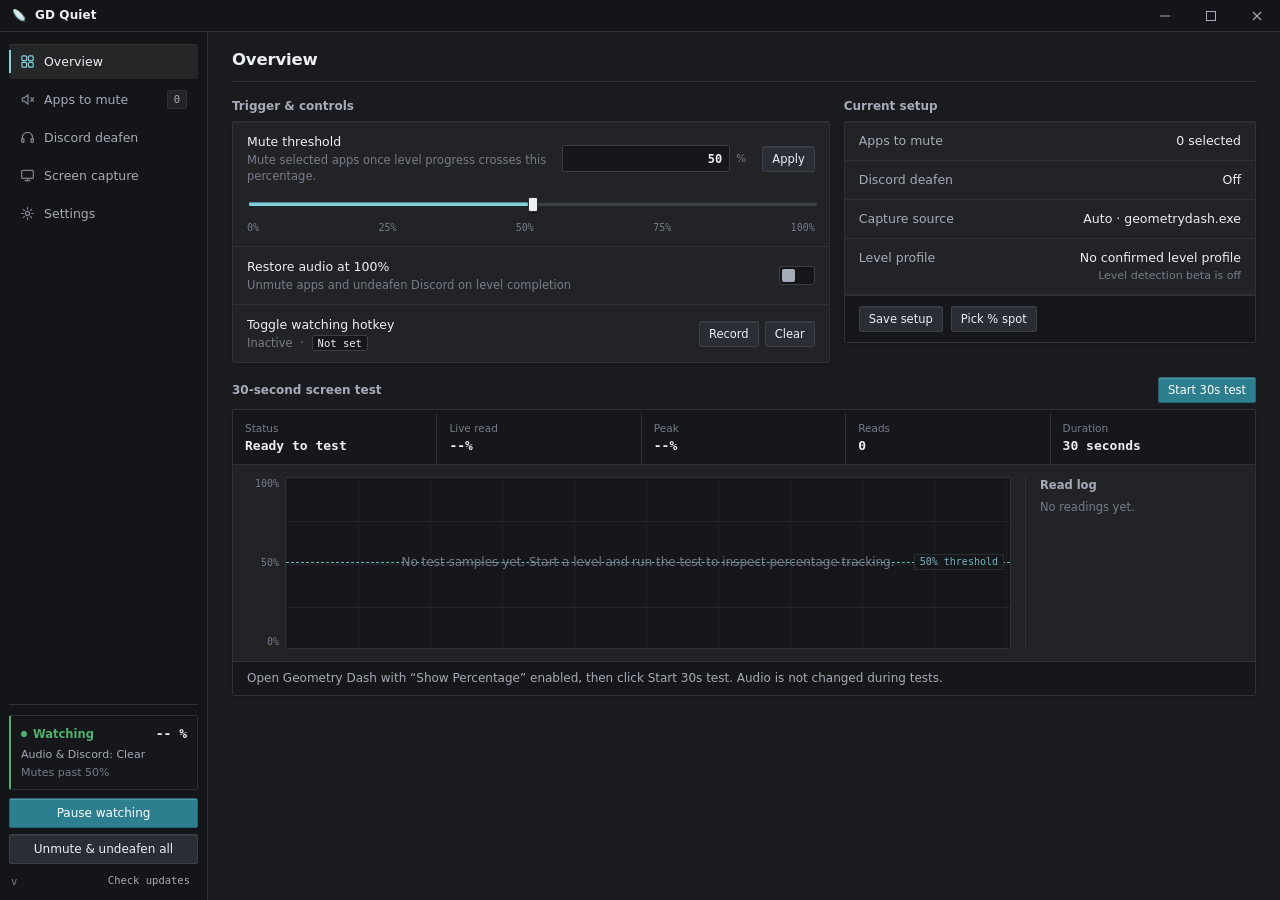
==== app/ui/index.html @ e47eb68d "Fix OCR detection flickering, add raw RGBA fallback, add patch notes to update banner (v4.3.9-beta.2" ====
<!doctype html>
<html lang="en">
<head>
<meta charset="utf-8" />
<meta name="viewport" content="width=device-width, initial-scale=1" />
<title>GD Quiet</title>
<meta name="color-scheme" content="dark" />
<link rel="stylesheet" href="styles.css" />
</head>
<body>
<div class="titlebar">
  <div class="tb-drag pywebview-drag-region">
    <div class="tb-name"><img class="tb-icon" src="logo.png" alt="" /><b>GD Quiet</b></div>
  </div>
  <div class="tb-controls">
    <button type="button" id="win-min" title="Minimize" aria-label="Minimize">
      <svg viewBox="0 0 10 10" width="10" height="10" stroke="currentColor" stroke-width="1" fill="none"><line x1="0" y1="5" x2="10" y2="5"/></svg>
    </button>
    <button type="button" id="win-max" title="Maximize" aria-label="Maximize">
      <svg viewBox="0 0 10 10" width="10" height="10" stroke="currentColor" stroke-width="1" fill="none"><rect x="0.5" y="0.5" width="9" height="9"/></svg>
    </button>
    <button type="button" id="win-close" class="close" title="Close" aria-label="Close">
      <svg viewBox="0 0 10 10" width="10" height="10" stroke="currentColor" stroke-width="1.1" fill="none"><line x1="1" y1="1" x2="9" y2="9"/><line x1="9" y1="1" x2="1" y2="9"/></svg>
    </button>
  </div>
</div>

<div class="app">
  <aside class="sidebar">
    <nav>
      <button type="button" class="on" data-page="overview">
        <svg viewBox="0 0 16 16" fill="none" stroke="currentColor" stroke-width="1.3"><rect x="2" y="2" width="5" height="5" rx="1"/><rect x="9" y="2" width="5" height="5" rx="1"/><rect x="2" y="9" width="5" height="5" rx="1"/><rect x="9" y="9" width="5" height="5" rx="1"/></svg>
        <span>Overview</span>
      </button>
      <button type="button" data-page="apps">
        <svg viewBox="0 0 16 16" fill="none" stroke="currentColor" stroke-width="1.3" stroke-linecap="round" stroke-linejoin="round"><path d="M2.5 6.2v3.6h2.4L8.5 13V3L4.9 6.2H2.5z"/><path d="M11.5 6l3 4M14.5 6l-3 4"/></svg>
        <span id="nav-apps-label">Apps to mute</span>
        <span class="badge" id="nav-apps-badge">0</span>
      </button>
      <button type="button" data-page="deafen">
        <svg viewBox="0 0 16 16" fill="none" stroke="currentColor" stroke-width="1.3" stroke-linecap="round"><path d="M2.5 9.5V8a5.5 5.5 0 0 1 11 0v1.5"/><rect x="1.8" y="9" width="2.4" height="4.2" rx="1"/><rect x="11.8" y="9" width="2.4" height="4.2" rx="1"/></svg>
        <span>Discord deafen</span>
      </button>
      <button type="button" data-page="capture">
        <svg viewBox="0 0 16 16" fill="none" stroke="currentColor" stroke-width="1.3" stroke-linecap="round"><rect x="1.8" y="2.5" width="12.4" height="8.5" rx="1"/><path d="M5.5 13.5h5M8 11v2.5"/></svg>
        <span>Screen capture</span>
      </button>
      <button type="button" data-page="settings">
        <svg viewBox="0 0 16 16" fill="none" stroke="currentColor" stroke-width="1.3" stroke-linecap="round"><circle cx="8" cy="8" r="2.2"/><path d="M8 1.8v1.6M8 12.6v1.6M1.8 8h1.6M12.6 8h1.6M3.6 3.6l1.1 1.1M11.3 11.3l1.1 1.1M12.4 3.6l-1.1 1.1M4.7 11.3l-1.1 1.1"/></svg>
        <span>Settings</span>
      </button>
    </nav>

    <div class="sidebar-bottom">
      <div class="status-box">
        <div class="status-top">
          <span class="watcher-head" id="watcher-head"><span class="dot"></span><span id="watcher-state-txt">Watching</span></span>
          <span class="watcher-pct" id="watcher-pct">-- %</span>
        </div>
        <div class="watcher-sub" id="watcher-sub">Audio &amp; Discord: Clear</div>
        <div class="watcher-thresh" id="watcher-thresh">Mutes past 50%</div>
      </div>

      <div class="sidebar-foot">
        <button type="button" class="btn primary block" id="sidebar-watch-btn">
          <span id="sidebar-watch-txt">Pause watching</span>
          <kbd id="sidebar-hk-kbd" style="display:none"></kbd>
        </button>
        <button type="button" class="btn ghost block" id="sidebar-restore-btn">Unmute &amp; undeafen all</button>
        <div class="ver">
          <span id="app-version">v</span>
          <button type="button" id="sidebar-update-btn">
            <span id="sidebar-update-txt">Check updates</span>
          </button>
        </div>
        <div class="foot-msg" id="footer-msg"></div>
      </div>
    </div>
  </aside>

  <div class="main-scroll">
    <main>
      <div class="banner update" id="update-banner">
        <span id="update-banner-txt"></span>
        <div class="patch-notes" id="update-banner-notes"></div>
        <div class="banner-actions">
          <button type="button" class="btn primary sm" id="update-banner-install">Update now</button>
          <button type="button" class="btn ghost sm" id="update-banner-later">Later</button>
        </div>
      </div>

      <div class="banner level" id="downgrade-banner">
        <span id="downgrade-banner-txt"></span>
        <div class="banner-actions">
          <button type="button" class="btn primary sm" id="downgrade-banner-btn">Downgrade to stable</button>
          <button type="button" class="btn ghost sm" id="downgrade-banner-later">Later</button>
        </div>
      </div>

      <div class="banner level" id="level-banner">
        <span id="level-banner-txt"></span>
        <div class="banner-actions">
          <button type="button" class="btn primary sm" id="level-yes">Yes</button>
          <button type="button" class="btn ghost sm" id="level-correct">Correct</button>
          <button type="button" class="btn ghost sm" id="level-later">Later</button>
        </div>
        <div class="level-corr" id="level-corr-row">
          <input id="level-corr-input" type="text" placeholder="Enter exact level name" />
          <button type="button" class="btn primary sm" id="level-corr-save">Save correction</button>
        </div>
      </div>

      <!-- ==================== OVERVIEW ==================== -->
      <section class="view on" id="view-overview">
        <div class="page-head">
          <h1>Overview</h1>
          <span class="saved"><span class="saved-txt">Saved</span></span>
        </div>

        <div class="cols">
          <div class="panel-group">
            <div class="panel-title">Trigger &amp; controls</div>
            <div class="panel">
              <div class="prow stack-row">
                <div class="prow-top">
                  <div>
                    <div class="prow-l" id="ov-threshold-title">Mute threshold</div>
                    <div class="prow-s" id="ov-threshold-desc">Mute selected apps once level progress crosses this percentage.</div>
                  </div>
                  <div class="thresh-edit">
                    <input class="inp num-inp" id="ov-pct-input" type="text" inputmode="decimal" value="50" aria-label="Mute threshold percentage" />
                    <span class="unit">%</span>
                    <button type="button" class="btn ghost sm" id="ov-apply-btn">Apply</button>
                  </div>
                </div>
                <div class="slider-wrap">
                  <input type="range" id="ov-threshold" min="0" max="100" value="50" style="--fill:50%" aria-label="Mute threshold" />
                  <div class="scale"><span>0%</span><span>25%</span><span>50%</span><span>75%</span><span>100%</span></div>
                </div>
              </div>

              <div class="prow">
                <div>
                  <div class="prow-l">Restore audio at 100%</div>
                  <div class="prow-s">Unmute apps and undeafen Discord on level completion</div>
                </div>
                <button type="button" class="toggle" id="ov-unmute100-tog" aria-label="Restore audio at 100%"></button>
              </div>

              <div class="prow">
                <div>
                  <div class="prow-l">Toggle watching hotkey</div>
                  <div class="prow-s">
                    <span class="hk-status" id="ov-hk-status">Inactive</span>
                    <span class="sep">&middot;</span>
                    <kbd id="ov-hk-kbd">Not set</kbd>
                  </div>
                </div>
                <div class="inline-btns">
                  <button type="button" class="btn ghost sm" id="ov-record-hk">Record</button>
                  <button type="button" class="btn ghost sm" id="ov-clear-hk">Clear</button>
                </div>
              </div>
            </div>
          </div>

          <div class="panel-group">
            <div class="panel-title">Current setup</div>
            <div class="panel">
              <button type="button" class="kv" data-nav="apps"><span>Apps to mute</span><b id="ov-setup-apps">0 selected</b></button>
              <button type="button" class="kv" data-nav="deafen"><span>Discord deafen</span><b id="ov-setup-deafen">Off</b></button>
              <button type="button" class="kv" data-nav="capture"><span>Capture source</span><b id="ov-setup-capture">Auto · geometrydash.exe</b></button>
              <div class="kv static">
                <span>Level profile</span>
                <div class="kv-right">
                  <b id="ov-level-profile">No confirmed level profile</b>
                  <span class="kv-sub" id="ov-level-status">Level detection beta is off</span>
                </div>
              </div>
              <div class="panel-foot">
                <button type="button" class="btn ghost sm" id="ov-save-setup">Save setup</button>
                <button type="button" class="btn ghost sm" id="ov-pick-spot">Pick % spot</button>
              </div>
            </div>
          </div>
        </div>

        <div class="panel-group" style="margin-top:14px">
          <div class="panel-head-row">
            <div class="panel-title">30-second screen test</div>
            <button type="button" class="btn primary sm" id="test-toggle-btn">Start 30s test</button>
          </div>
          <div class="panel">
            <div class="test-progress-track">
              <div class="test-progress-fill" id="test-progress-fill"></div>
            </div>

            <div class="stats">
              <div><span>Status</span><b id="test-status">Ready to test</b></div>
              <div><span>Live read</span><b id="test-live">--%</b></div>
              <div><span>Peak</span><b id="test-peak">--%</b></div>
              <div><span>Reads</span><b id="test-reads">0</b></div>
              <div><span>Duration</span><b id="test-duration">30 seconds</b></div>
            </div>

            <div class="test">
              <div>
                <div class="chart">
                  <div class="yaxis"><span>100%</span><span>50%</span><span>0%</span></div>
                  <div class="plot" id="test-plot">
                    <svg id="test-svg" viewBox="0 0 600 210" preserveAspectRatio="none"></svg>
                    <div class="thresh" id="test-thresh-line"><span id="test-thresh-lbl">50% threshold</span></div>
                    <div class="empty" id="test-empty">No test samples yet. Start a level and run the test to inspect percentage tracking.</div>
                  </div>
                </div>
              </div>

              <div class="seen">
                <h3>Read log</h3>
                <p id="test-seen-empty">No readings yet.</p>
                <ul class="seen-list" id="test-seen-list"></ul>
              </div>
            </div>

            <div class="note" id="test-note">
              <span id="test-note-txt">Open Geometry Dash with &ldquo;Show Percentage&rdquo; enabled, then click Start 30s test. Audio is not changed during tests.</span>
            </div>
          </div>
        </div>
      </section>

      <!-- ==================== APPS TO MUTE ==================== -->
      <section class="view" id="view-apps">
        <div class="page-head">
          <div class="head-meta">
            <h1 id="apps-heading">Apps to mute</h1>
            <span class="head-sub" id="apps-sum-desc">Muted past 50% and restored when the attempt ends.</span>
          </div>
          <span class="saved"><span class="saved-txt">Saved</span></span>
        </div>

        <div class="toolbar">
          <div class="search">
            <svg viewBox="0 0 16 16" fill="none" stroke="currentColor" stroke-width="1.4"><circle cx="7" cy="7" r="4.8"/><path d="M13.5 13.5l-3.1-3.1" stroke-linecap="round"/></svg>
            <input type="search" id="apps-search" placeholder="Filter by app, process, or window title" aria-label="Search apps or windows" />
          </div>
          <label class="check"><input type="checkbox" id="apps-bg-check" />Background audio</label>
          <button type="button" class="btn ghost sm" id="apps-refresh-btn">Refresh</button>
          <button type="button" class="btn ghost sm" id="apps-clear-btn">Clear selection</button>
        </div>

        <div class="apps-bar">
          <span><b id="apps-sum-count">0 apps selected</b> &middot; <span id="apps-sum-label">Threshold</span>: <b id="apps-sum-thresh">50%</b></span>
          <span id="apps-count-foot">0 windows found</span>
        </div>

        <div class="list">
          <div class="thead">
            <span>Application</span>
            <span>Status</span>
            <span>Action</span>
          </div>
          <div id="apps-list-body"></div>
        </div>

        <div class="foot-note" id="apps-lead">Geometry Dash is always excluded and will never be muted.</div>
      </section>

      <!-- ==================== DISCORD AUTO-DEAFEN ==================== -->
      <section class="view" id="view-deafen">
        <div class="page-head">
          <h1>Discord auto-deafen</h1>
          <span class="saved"><span class="saved-txt">Saved</span></span>
        </div>

        <div class="cols-deafen">
          <div class="stack">
            <div class="panel-group">
              <div class="panel-title">Keybind &amp; state</div>
              <div class="panel">
                <div class="prow">
                  <div>
                    <div class="prow-l">Enable Discord auto-deafen</div>
                    <div class="prow-s" id="deafen-desc">Sends your Discord deafen keybind past 50%, then restores on death, 100%, or exit.</div>
                  </div>
                  <button type="button" class="toggle" id="deafen-toggle" aria-label="Enable auto-deafen"></button>
                </div>

                <div class="prow">
                  <div>
                    <div class="prow-l">Toggle Deafen hotkey</div>
                    <div class="prow-s">Must match Discord User Settings &rarr; Keybinds</div>
                  </div>
                  <div class="hotkey-controls">
                    <input class="hk-input" id="deafen-hk-input" value="Not set" readonly aria-label="Toggle deafen hotkey" />
                    <button type="button" class="btn primary sm" id="deafen-record-btn">Record</button>
                    <button type="button" class="btn ghost sm" id="deafen-test-btn">Test</button>
                    <button type="button" class="btn ghost sm" id="deafen-clear-btn">Clear</button>
                  </div>
                </div>

                <div class="prow">
                  <div class="prow-l">Current state</div>
                  <span class="ready" id="deafen-status-pill"><span class="dot"></span><span id="deafen-status-txt">Disabled</span></span>
                </div>
              </div>
            </div>

            <div class="panel-group">
              <div class="panel-head-row">
                <div class="panel-title">Setup &amp; troubleshooting</div>
                <div class="tab-bar">
                  <button type="button" class="on" id="guide-tab-steps">Setup steps</button>
                  <button type="button" id="guide-tab-fixes">Troubleshooting</button>
                </div>
              </div>
              <div class="panel">
                <div class="steps" id="guide-steps">
                  <div class="step">
                    <span class="num">1.</span>
                    <div>
                      <b>Open Discord Keybinds</b>
                      <p>In Discord, open User Settings &rarr; Keybinds.</p>
                    </div>
                  </div>
                  <div class="step">
                    <span class="num">2.</span>
                    <div>
                      <b>Bind Toggle Deafen</b>
                      <p>Create a keybind with action Toggle Deafen (not Toggle Mute), such as <code>Ctrl+Shift+D</code> or <code>F8</code>.</p>
                    </div>
                  </div>
                  <div class="step">
                    <span class="num">3.</span>
                    <div style="flex:1">
                      <div class="step-top">
                        <b>Match the hotkey above</b>
                        <span class="step-badge warn" id="deafen-step3-badge">Needs hotkey</span>
                      </div>
                      <p>Turn on auto-deafen, click Record, and press the exact same key combination.</p>
                    </div>
                  </div>
                  <div class="step">
                    <span class="num">4.</span>
                    <div>
                      <b>Test in a voice channel</b>
                      <p>Join a voice call and click Test to confirm Discord toggles between deafened and undeafened.</p>
                    </div>
                  </div>
                </div>

                <div class="fixes" id="guide-fixes">
                  <div class="fix-box">
                    <b>Test hotkey does nothing in Discord</b>
                    <p>Verify Discord's keybind action is set to Toggle Deafen and enabled. If Discord runs as Administrator, run GDQuiet.exe as Administrator too. Avoid keys captured by other overlays.</p>
                  </div>
                  <div class="fix-box">
                    <b>Discord toggles backwards (deafens on death)</b>
                    <p>Start the level undeafened. GD Quiet sends the toggle once when crossing your threshold and once again on death, exit, or 100%.</p>
                  </div>
                  <div class="fix-box">
                    <b>Muting apps without Discord hotkeys</b>
                    <p>Use the Apps to mute tab to control Chrome, Spotify, or Discord volume directly via Windows audio sessions.</p>
                  </div>
                </div>
              </div>
            </div>
          </div>

          <div class="panel-group">
            <div class="panel-title">Restore behavior</div>
            <div class="panel">
              <div class="prow-l" style="padding:10px 14px 4px">Discord undeafens automatically when:</div>
              <ul class="plain-list">
                <li>You die or exit the level</li>
                <li>You reach 100% (when enabled)</li>
                <li>You click Unmute &amp; undeafen all</li>
              </ul>
              <div class="panel-divider"></div>
              <div class="plain-note">
                <b>Before every run:</b> Start undeafened so the first toggle deafens and the end-of-attempt toggle restores voice audio. Avoid Space, Up, W, or Esc as hotkeys.
              </div>
              <div class="panel-foot">
                <button type="button" class="btn ghost sm" id="deafen-trouble-btn">Open troubleshooting</button>
              </div>
            </div>
          </div>
        </div>
      </section>

      <!-- ==================== SCREEN CAPTURE ==================== -->
      <section class="view" id="view-capture">
        <div class="page-head">
          <h1>Screen capture</h1>
          <span class="saved"><span class="saved-txt">Saved</span></span>
        </div>

        <div class="cols-cap">
          <div class="stack">
            <div class="panel-group">
              <div class="panel-title">Target window</div>
              <div class="panel pad">
                <div class="target">
                  <div class="select">
                    <select id="cap-target-select" aria-label="Target window"></select>
                    <svg viewBox="0 0 16 16" fill="none" stroke="currentColor" stroke-width="1.6" stroke-linecap="round"><path d="M4 6l4 4 4-4"/></svg>
                  </div>
                  <button type="button" class="btn ghost sm" id="cap-refresh-btn">Refresh</button>
                </div>
                <div class="paused" id="cap-watch-banner"><span class="dot"></span><span id="cap-watch-banner-txt">Waiting for Geometry Dash...</span></div>
              </div>
            </div>

            <div class="panel-group">
              <div class="panel-title">Capture preview</div>
              <div class="panel pad">
                <div class="preview">
                  <div class="region" id="cap-region-box"><span id="cap-region-box-lbl">Auto top 10%</span></div>
                  <img id="cap-preview-img" alt="Capture preview" />
                  <div class="pause" id="cap-preview-placeholder">
                    <b id="cap-ph-title">Waiting for capture</b>
                    <p id="cap-ph-sub">Start Geometry Dash or resume watching to see live screen data.</p>
                  </div>
                </div>

                <div class="pbar">
                  <div class="grp">
                    <span class="lbl">Detected:</span>
                    <b id="cap-detected-pct">-- %</b>
                  </div>
                  <div class="grp"><span id="cap-status-txt">Waiting for Geometry Dash...</span></div>
                  <div class="grp"><span class="ocr" id="cap-ocr-diag">Raw OCR: (waiting)</span></div>
                  <span class="pill paused" id="cap-pill"><span class="dot"></span><span id="cap-pill-txt">Waiting</span></span>
                </div>
              </div>
            </div>
          </div>

          <div class="panel-group">
            <div class="panel-title">Percentage region</div>
            <div class="panel pad">
              <p class="cap-note">Select the HUD position or draw a custom box around the percentage text.</p>

              <div class="opts" id="cap-opts">
                <button type="button" class="opt" data-preset="auto">Auto top 10%</button>
                <button type="button" class="opt" data-preset="Top Center">Top center</button>
                <button type="button" class="opt" data-preset="Top Left">Top left</button>
                <button type="button" class="opt" data-preset="Top Right">Top right</button>
                <button type="button" class="opt" data-preset="Bottom Center" style="grid-column:1 / -1">Bottom center</button>
              </div>

              <div class="subhead">Custom area</div>
              <div class="custom">
                <button type="button" class="btn primary sm" id="cap-drag-btn">Drag box on screen</button>
                <button type="button" class="btn ghost sm" id="cap-delay-btn">Pick with 3s delay</button>
              </div>

              <div class="current">
                <span>Current region:</span> <strong id="cap-region-desc">Auto top 10%</strong>
              </div>
              <div class="foot-note" style="margin-top:8px">Borderless or Windowed mode in Geometry Dash gives the most consistent capture.</div>
            </div>
          </div>
        </div>
      </section>

      <!-- ==================== SETTINGS ==================== -->
      <section class="view" id="view-settings">
        <div class="page-head">
          <h1>Settings</h1>
          <span class="saved"><span class="saved-txt">Saved</span></span>
        </div>

        <div class="grid">
          <div class="panel-group">
            <div class="panel-title">Trigger &amp; muting</div>
            <div class="panel pad-rows">
              <div class="setrow"><span class="l">Audio action threshold</span><div class="val"><input class="inp" data-num-key="mute_at_percent" /><span class="unit">%</span></div><button type="button" class="apply" data-apply-key="mute_at_percent">Apply</button></div>
              <div class="setrow"><span class="l">Audio action</span><div class="val"><div class="select-sm"><select class="inp" id="set-audio-mode"><option value="mute">Mute</option><option value="duck">Duck</option></select><svg viewBox="0 0 16 16" fill="none" stroke="currentColor" stroke-width="1.6" stroke-linecap="round"><path d="M4 6l4 4 4-4"/></svg></div></div><button type="button" class="apply" id="set-apply-audio-mode">Apply</button></div>
              <div class="setrow"><span class="l">Fade before threshold</span><div class="val"><div class="select-sm"><select class="inp" id="set-fade-mode"><option value="off">Off</option><option value="slow">Slow (15%)</option><option value="fast">Fast (5%)</option></select><svg viewBox="0 0 16 16" fill="none" stroke="currentColor" stroke-width="1.6" stroke-linecap="round"><path d="M4 6l4 4 4-4"/></svg></div></div><button type="button" class="apply" id="set-apply-fade-mode">Apply</button></div>
              <div class="setrow"><span class="l">Ducked app volume</span><div class="val"><input class="inp" data-num-key="ducking_volume" /><span class="unit">%</span></div><button type="button" class="apply" data-apply-key="ducking_volume">Apply</button></div>
              <div class="setrow"><span class="l">Restore delay after death / exit</span><div class="val"><input class="inp" data-num-key="missing_timeout_s" /><span class="unit">sec</span></div><button type="button" class="apply" data-apply-key="missing_timeout_s">Apply</button></div>
              <div class="setrow"><span class="l">Re-enforce interval (new streams)</span><div class="val"><input class="inp" data-num-key="remute_interval_s" /><span class="unit">sec</span></div><button type="button" class="apply" data-apply-key="remute_interval_s">Apply</button></div>

              <div class="togrow"><span>Restore audio &amp; undeafen at 100%</span><button type="button" class="toggle" data-bool-key="unmute_at_100" aria-label="Restore audio and undeafen at 100%"></button></div>
              <div class="togrow"><span>Show background audio processes</span><button type="button" class="toggle" data-bool-key="show_background_audio" aria-label="Show background audio processes"></button></div>
              <div class="togrow"><span>Play sound chime on audio change</span><button type="button" class="toggle" data-bool-key="sound_feedback" aria-label="Play sound chime on audio change"></button></div>
            </div>
          </div>

          <div class="panel-group">
            <div class="panel-title">OCR &amp; screen capture</div>
            <div class="panel pad-rows">
              <div class="togrow"><span>Enable screen percentage watching</span><button type="button" class="toggle" data-bool-key="watch_enabled" aria-label="Enable screen percentage watching"></button></div>
              <div class="setrow"><span class="l">Scan interval while playing</span><div class="val"><input class="inp" data-num-key="scan_interval_playing_ms" /><span class="unit">ms</span></div><button type="button" class="apply" data-apply-key="scan_interval_playing_ms">Apply</button></div>
              <div class="setrow"><span class="l">Scan interval in menus / idle</span><div class="val"><input class="inp" data-num-key="scan_interval_idle_ms" /><span class="unit">ms</span></div><button type="button" class="apply" data-apply-key="scan_interval_idle_ms">Apply</button></div>
              <div class="setrow"><span class="l">Live preview refresh interval</span><div class="val"><input class="inp" data-num-key="preview_interval_ms" /><span class="unit">ms</span></div><button type="button" class="apply" data-apply-key="preview_interval_ms">Apply</button></div>
              <div class="setrow"><span class="l">Screen test duration</span><div class="val"><input class="inp" data-num-key="test_duration_s" /><span class="unit">sec</span></div><button type="button" class="apply" data-apply-key="test_duration_s">Apply</button></div>
            </div>
          </div>

          <div class="panel-group">
            <div class="panel-title">Discord &amp; experimental</div>
            <div class="panel pad-rows">
              <div class="togrow"><span>Enable Discord auto-deafen</span><button type="button" class="toggle" data-bool-key="auto_deafen" aria-label="Enable Discord auto-deafen"></button></div>
              <div class="setrow"><span class="l">Discord hotkey toggle cooldown</span><div class="val"><input class="inp" data-num-key="discord_cooldown_ms" /><span class="unit">ms</span></div><button type="button" class="apply" data-apply-key="discord_cooldown_ms">Apply</button></div>
              <div class="togrow">
                <div><span>Detect level names (beta)</span><span class="sub-desc">Reads pause-screen level titles locally for per-level profiles.</span></div>
                <button type="button" class="toggle" data-bool-key="level_detection_beta" aria-label="Detect level names"></button>
              </div>
            </div>
          </div>

          <div class="panel-group">
            <div class="panel-title">Window &amp; updates</div>
            <div class="panel pad-rows">
              <div class="togrow"><span>Always on top</span><button type="button" class="toggle" data-bool-key="always_on_top" aria-label="Always on top"></button></div>
              <div class="togrow"><span>Start minimized</span><button type="button" class="toggle" data-bool-key="start_minimized" aria-label="Start minimized"></button></div>
              <div class="togrow"><span>Close to system tray</span><button type="button" class="toggle" data-bool-key="close_to_tray" aria-label="Close to system tray"></button></div>
              <div class="togrow"><span>Automatically check for updates</span><button type="button" class="toggle" data-bool-key="auto_check_updates" aria-label="Automatically check for updates"></button></div>
              <div class="togrow">
                <div><span>Beta updates (opt in)</span><span class="sub-desc">Receive prerelease beta versions when checking for updates.</span></div>
                <button type="button" class="toggle" data-bool-key="beta_updates" aria-label="Beta updates opt in"></button>
              </div>
              <div class="panel-foot-inner">
                <button type="button" class="btn ghost sm" id="settings-check-updates-btn">Check for updates now</button>
                <button type="button" class="btn ghost sm" id="settings-downgrade-btn" style="display:none">Downgrade to latest stable</button>
              </div>
              <p class="set-note" id="settings-beta-note" style="display:none"></p>
            </div>
          </div>

          <div class="panel-group span2">
            <div class="panel-head-row">
              <div class="panel-title">OBS Studio overlay (560 &times; 300 browser source)</div>
              <span class="okbadge off" id="obs-status-badge"><span class="dot"></span><span id="obs-status-txt">Stopped</span></span>
            </div>
            <div class="panel pad">
              <div class="urlrow">
                <input class="inp" id="obs-url-input" value="" readonly aria-label="Browser source URL" />
                <button type="button" class="btn ghost sm" id="obs-copy-btn">Copy URL</button>
                <button type="button" class="btn ghost sm" id="obs-toggle-btn">Enable OBS overlay</button>
                <button type="button" class="btn ghost sm" id="obs-preview-btn">Preview</button>
              </div>
            </div>
          </div>

          <div class="panel-group span2">
            <div class="panel-title">Configuration file</div>
            <div class="panel pad">
              <div class="path-row">
                <div class="path" id="config-path-box"></div>
                <button type="button" class="btn ghost sm" id="open-config-btn">Open folder</button>
                <button type="button" class="btn danger sm" id="reset-defaults-btn">Reset to defaults</button>
              </div>
            </div>
          </div>
        </div>
      </section>
    </main>
  </div>
</div>

<script src="app.js"></script>
</body>
</html>
---- app/ui/styles.css ----
:root{
  --bg:#1a1b1e;
  --sidebar:#141518;
  --surface:#212327;
  --surface-hover:#272a30;
  --sunken:#16171a;
  --control:#2a2d33;
  --control-hover:#343840;
  --line:#2e3138;
  --line2:#3b3f48;
  --ink:#eceff4;
  --muted:#a5abb8;
  --faint:#767c8a;
  --accent:#2d7e8f;
  --accent-hover:#3591a4;
  --accent-soft:rgba(91,192,216,.12);
  --accent-ink:#82d1e0;
  --green:#4fb06d;
  --amber:#d9a441;
  --red:#d9625d;
  --mono:"Cascadia Mono",Consolas,ui-monospace,monospace;
}
*{box-sizing:border-box}
html,body{height:100%;overflow:hidden}
body{margin:0;background:var(--bg);color:var(--ink);font:13px/1.42 "Segoe UI Variable","Segoe UI",system-ui,sans-serif;-webkit-font-smoothing:antialiased}
a{color:inherit;text-decoration:none}
button{font:inherit;color:inherit;background:none;border:0;cursor:pointer}
input,select{font:inherit;color:inherit}
button:disabled{opacity:.46;cursor:not-allowed}

/* ---------- titlebar ---------- */
.titlebar{position:sticky;top:0;z-index:30;display:flex;align-items:center;justify-content:space-between;height:32px;padding-left:12px;background:var(--sidebar);border-bottom:1px solid var(--line);user-select:none}
.tb-drag{flex:1;display:flex;align-items:center;height:100%}
.tb-name{display:flex;align-items:center;gap:8px;font-size:12px;color:var(--muted)}
.tb-name b{font-weight:600;color:var(--ink);letter-spacing:.01em}
.tb-icon{width:15px;height:15px;border-radius:2px;object-fit:contain;display:block}
.tb-controls{display:flex;height:100%}
.tb-controls button{width:46px;height:100%;display:grid;place-items:center;color:var(--muted);padding:0;transition:background .1s ease,color .1s ease}
.tb-controls button:hover{background:rgba(255,255,255,.07);color:var(--ink)}
.tb-controls button.close:hover{background:#c42b1c;color:#fff}

/* ---------- app shell ---------- */
.app{display:grid;grid-template-columns:208px minmax(0,1fr);height:calc(100vh - 32px)}

/* ---------- navigation rail ---------- */
.sidebar{height:100%;display:flex;flex-direction:column;justify-content:space-between;gap:12px;padding:12px 9px 10px;background:var(--sidebar);border-right:1px solid var(--line);overflow-y:auto}
nav{display:flex;flex-direction:column;gap:3px}
nav button{position:relative;display:flex;align-items:center;gap:9px;height:35px;padding:0 11px;border-radius:2px;font-size:12.5px;color:var(--muted);text-align:left;width:100%;transition:background .1s ease,color .1s ease}
nav button:hover{background:rgba(255,255,255,.045);color:var(--ink)}
nav button.on{background:rgba(255,255,255,.07);color:var(--ink);font-weight:500;box-shadow:inset 0 1px 0 rgba(255,255,255,.04)}
nav button.on::before{content:"";position:absolute;left:0;top:6px;bottom:6px;width:2px;border-radius:0;background:var(--accent-ink)}
nav button svg{width:15px;height:15px;flex:none;opacity:.75}
nav button.on svg{opacity:1;color:var(--accent-ink)}
.badge{margin-left:auto;font-family:var(--mono);font-size:10.5px;font-variant-numeric:tabular-nums;color:var(--muted);background:var(--surface);border:1px solid var(--line);border-radius:2px;padding:1px 6px}

.sidebar-bottom{display:flex;flex-direction:column;gap:8px;margin-top:auto;padding-top:10px;border-top:1px solid var(--line)}
.status-box{background:var(--sunken);border:1px solid var(--line);border-left:2px solid var(--green);border-radius:2px;padding:9px 10px;box-shadow:inset 0 1px 2px rgba(0,0,0,.22)}
.status-box:has(.watcher-head.paused){border-left-color:var(--amber)}
.status-box:has(.watcher-head.muted){border-left-color:var(--red)}
.status-box:has(.watcher-head.ducking){border-left-color:var(--amber)}
.status-box:has(.watcher-head.testing){border-left-color:var(--accent-ink)}
.status-top{display:flex;align-items:center;justify-content:space-between;gap:6px}
.watcher-head{display:inline-flex;align-items:center;gap:6px;font-size:11.5px;font-weight:600;color:var(--green)}
.watcher-head.paused{color:var(--amber)}
.watcher-head.muted{color:var(--red)}
.watcher-head.ducking{color:var(--amber)}
.watcher-head.testing{color:var(--accent-ink)}
.dot{width:6px;height:6px;border-radius:50%;background:currentColor;flex:none;display:inline-block}
.watcher-pct{font-family:var(--mono);font-size:13px;font-weight:600;color:var(--ink);font-variant-numeric:tabular-nums}
.watcher-sub{font-size:11px;color:var(--muted);white-space:nowrap;overflow:hidden;text-overflow:ellipsis;margin-top:4px}
.watcher-thresh{font-size:11px;color:var(--faint);margin-top:2px}
.sidebar-foot{display:flex;flex-direction:column;gap:6px}
.ver{display:flex;justify-content:space-between;align-items:center;font-size:11px;color:var(--faint);padding:2px 2px 0;gap:6px}
.ver span{font-family:var(--mono);font-size:10.5px}
.ver button{color:var(--muted);font-size:11px;text-align:right}
.ver button:hover{color:var(--ink);text-decoration:underline}
.ver button.has-update{color:var(--accent-ink);font-weight:600}
.foot-msg{font-size:11px;color:var(--muted);padding:0 2px;line-height:1.35}
.foot-msg:empty{display:none}

/* ---------- common controls ---------- */
.btn{display:inline-flex;align-items:center;justify-content:center;gap:6px;height:30px;padding:0 11px;border-radius:2px;font-size:12px;font-weight:500;border:1px solid transparent;white-space:nowrap;transition:background .1s ease,border-color .1s ease,transform .05s ease}
.btn:active:not(:disabled){transform:translateY(1px)}
.btn.primary{background:var(--accent);border-color:#256674;box-shadow:inset 0 1px 0 rgba(255,255,255,.18);color:#fff}
.btn.primary:hover{background:var(--accent-hover)}
.btn.ghost{background:var(--control);border-color:var(--line2);box-shadow:inset 0 1px 0 rgba(255,255,255,.05);color:var(--ink)}
.btn.ghost:hover{background:var(--control-hover);border-color:#494e59}
.btn.danger{background:#342021;border-color:#5b3133;box-shadow:inset 0 1px 0 rgba(255,255,255,.05);color:#efb0ae}
.btn.danger:hover{background:#412627}
.btn.block{width:100%}
.btn.sm{height:26px;font-size:11.5px;padding:0 9px}
kbd{font-family:var(--mono);font-size:10.5px;font-weight:500;padding:1px 5px;border-radius:2px;background:var(--sunken);border:1px solid var(--line2);color:var(--ink)}
.btn.primary kbd{background:rgba(0,0,0,.22);border-color:rgba(255,255,255,.22);color:#fff}
.toggle{width:36px;height:19px;border-radius:3px;background:var(--sunken);position:relative;flex:none;padding:0;border:1px solid var(--line2);box-shadow:inset 0 1px 2px rgba(0,0,0,.28);transition:background .12s ease,border-color .12s ease}
.toggle::after{content:"";position:absolute;top:2px;left:2px;width:13px;height:13px;border-radius:2px;background:var(--muted);box-shadow:0 1px 2px rgba(0,0,0,.35);transition:transform .12s ease,background .12s ease}
.toggle.on{background:var(--accent);border-color:#266977}
.toggle.on::after{transform:translateX(17px);background:#fff}
input[type=range]{-webkit-appearance:none;appearance:none;width:100%;height:18px;background:transparent;cursor:pointer}
input[type=range]::-webkit-slider-runnable-track{height:4px;border-radius:1px;background:linear-gradient(to right,var(--accent-ink) var(--fill,50%),var(--line2) var(--fill,50%));box-shadow:inset 0 1px 1px rgba(0,0,0,.35)}
input[type=range]::-webkit-slider-thumb{-webkit-appearance:none;width:10px;height:15px;border-radius:2px;background:#eceff4;border:1px solid #2b2f38;box-shadow:0 1px 2px rgba(0,0,0,.45);margin-top:-5.5px}

/* ---------- workspace ---------- */
.main-scroll{height:100%;overflow-y:auto;scrollbar-width:thin;scrollbar-color:#3a3e48 transparent}
main{padding:16px 24px 30px;max-width:1120px}
.view{display:none}
.view.on{display:block}
.page-head{display:flex;align-items:center;justify-content:space-between;gap:12px;padding-bottom:10px;border-bottom:1px solid var(--line);margin-bottom:16px}
.head-meta{display:flex;align-items:baseline;gap:10px;flex-wrap:wrap}
h1{font-size:16.5px;font-weight:600;margin:0;letter-spacing:-.01em}
.head-sub{font-size:12px;color:var(--faint)}
.saved{font-size:11.5px;color:var(--green);opacity:0;transition:opacity .15s;white-space:nowrap}
.saved.show{opacity:1}

/* ---------- banners ---------- */
.banner{display:none;align-items:flex-start;justify-content:space-between;gap:12px;padding:9px 12px;border-radius:2px;margin-bottom:12px;font-size:12px;flex-wrap:wrap}
.banner.show{display:flex}
.banner.update{background:#1b282c;border:1px solid #2c4a52;color:var(--ink)}
.banner.level{background:#2a2419;border:1px solid #574828;color:var(--ink);flex-wrap:wrap}
.banner-actions{display:flex;align-items:center;gap:6px;flex:none}
.patch-notes{display:none;width:100%;margin-top:4px;padding:7px 10px;border-radius:2px;background:rgba(0,0,0,.2);border:1px solid rgba(255,255,255,.06);font-size:11.5px;line-height:1.55;color:var(--muted);white-space:pre-wrap;max-height:140px;overflow-y:auto}
.level-corr{display:none;width:100%;gap:6px;margin-top:6px}
.level-corr.show{display:flex}
.level-corr input{flex:1;height:28px;border-radius:2px;background:var(--sunken);border:1px solid var(--line2);padding:0 9px;font-size:12px}

/* ---------- grouped panels ---------- */
.panel-group{display:flex;flex-direction:column;gap:6px}
.panel-title{font-size:12px;font-weight:600;color:var(--muted)}
.panel-head-row{display:flex;align-items:center;justify-content:space-between;gap:10px}
.panel{background:var(--surface);border:1px solid var(--line);border-radius:2px;box-shadow:inset 0 1px 0 rgba(255,255,255,.035),0 1px 3px rgba(0,0,0,.22)}
.panel.pad{padding:12px 14px}
.panel.pad-rows{padding:0 14px}
.prow{display:flex;align-items:center;justify-content:space-between;gap:14px;padding:11px 14px;border-bottom:1px solid var(--line)}
.prow:last-child{border-bottom:0}
.prow.stack-row{display:block}
.prow-top{display:flex;align-items:center;justify-content:space-between;gap:12px}
.prow-l{font-size:12.5px;font-weight:500;color:var(--ink)}
.prow-s{font-size:11.5px;color:var(--faint);margin-top:2px;line-height:1.35}
.sep{margin:0 4px;color:var(--faint)}
.inline-btns{display:flex;align-items:center;gap:6px;flex:none}
.panel-foot{display:flex;gap:8px;padding:10px 14px;background:var(--sunken);border-top:1px solid var(--line)}
.panel-foot-inner{display:flex;gap:8px;padding:10px 0 12px;flex-wrap:wrap}
.panel-divider{height:1px;background:var(--line)}

/* ---------- overview ---------- */
.cols{display:grid;grid-template-columns:minmax(0,1.45fr) minmax(0,1fr);gap:14px;align-items:start}
.thresh-edit{display:flex;align-items:center;gap:6px;flex:none}
.num-inp{width:56px;height:27px;text-align:right;font-family:var(--mono);font-weight:600;font-variant-numeric:tabular-nums}
.slider-wrap{margin-top:9px}
.scale{display:flex;justify-content:space-between;font-size:10px;font-family:var(--mono);color:var(--faint);margin-top:2px;font-variant-numeric:tabular-nums}
.hk-status{font-size:11.5px;color:var(--faint)}
.hk-status.ok{color:var(--green)}
.kv{display:flex;justify-content:space-between;align-items:flex-start;gap:12px;padding:10px 14px;border-bottom:1px solid var(--line);font-size:12.5px;color:var(--muted);width:100%;text-align:left;transition:background .1s ease}
.kv:not(.static):hover{background:var(--surface-hover)}
.kv:not(.static):hover b{color:var(--accent-ink)}
.kv.static{cursor:default}
.kv b{color:var(--ink);font-weight:500;text-align:right}
.kv b.ok{color:var(--green)}
.kv b.warn{color:var(--amber)}
.kv-right{text-align:right}
.kv-sub{display:block;font-size:11px;color:var(--faint);margin-top:2px}

/* ---------- 30s test ---------- */
.test-progress-track{height:3px;background:var(--sunken);overflow:hidden}
.test-progress-fill{height:100%;width:0%;background:var(--accent-ink);transition:width .18s linear}
.stats{display:grid;grid-template-columns:repeat(5,1fr);border-bottom:1px solid var(--line);background:var(--sunken)}
.stats>div{padding:8px 12px;border-right:1px solid var(--line)}
.stats>div:last-child{border-right:0}
.stats span{display:block;font-size:10.5px;color:var(--faint)}
.stats b{display:block;font-family:var(--mono);font-size:13px;font-weight:600;margin-top:1px;font-variant-numeric:tabular-nums}
.test{padding:12px 14px;display:grid;grid-template-columns:minmax(0,1fr) 216px;gap:14px}
.chart{display:grid;grid-template-columns:32px minmax(0,1fr);gap:6px}
.yaxis{display:flex;flex-direction:column;justify-content:space-between;align-items:flex-end;height:172px;font-family:var(--mono);font-size:10px;color:var(--faint);font-variant-numeric:tabular-nums}
.plot{position:relative;height:172px;border-radius:2px;border:1px solid var(--line);box-shadow:inset 0 1px 3px rgba(0,0,0,.3);background:
    repeating-linear-gradient(to bottom,#23262d 0 1px,transparent 1px 43px),
    repeating-linear-gradient(to right,#1d2026 0 1px,transparent 1px 72px),
    var(--sunken);overflow:hidden}
.plot svg{position:absolute;inset:0;width:100%;height:100%;display:block}
.thresh{position:absolute;left:0;right:0;bottom:50%;border-top:1px dashed var(--accent-ink);opacity:.85;pointer-events:none}
.thresh span{position:absolute;right:6px;top:-9px;font-family:var(--mono);font-size:10px;color:var(--accent-ink);background:var(--sunken);padding:0 5px;border:1px solid var(--line)}
.empty{position:absolute;inset:0;display:grid;place-items:center;text-align:center;padding:0 24px;font-size:12px;color:var(--faint);line-height:1.45}
.seen{border-left:1px solid var(--line);padding-left:14px;display:flex;flex-direction:column;max-height:172px}
.seen h3{font-size:11.5px;color:var(--muted);font-weight:600;margin:0 0 6px}
.seen p{font-size:11.5px;color:var(--faint);margin:0}
.seen-list{list-style:none;margin:0;padding:0;overflow-y:auto;font-family:var(--mono);font-size:11.5px;color:var(--ink);display:flex;flex-direction:column;gap:3px}
.note{padding:8px 14px;border-top:1px solid var(--line);font-size:12px;color:var(--muted);line-height:1.45;background:var(--sunken)}
.note.pass{color:var(--green)}
.note.warn{color:var(--amber)}

/* ---------- apps page ---------- */
.toolbar{display:flex;align-items:center;gap:8px;flex-wrap:wrap}
.search{position:relative;flex:1 1 240px;min-width:190px}
.search svg{position:absolute;left:9px;top:50%;transform:translateY(-50%);width:13px;height:13px;color:var(--faint)}
.search input{width:100%;height:28px;padding:0 10px 0 28px;border-radius:2px;background:var(--sunken);border:1px solid var(--line2);font-size:12.5px;box-shadow:inset 0 1px 2px rgba(0,0,0,.22)}
.search input::placeholder{color:var(--faint)}
.search input:focus{outline:none;border-color:var(--accent-ink)}
.check{display:inline-flex;align-items:center;gap:6px;font-size:12px;color:var(--muted);cursor:pointer;user-select:none;padding:0 4px}
.check input{width:14px;height:14px;accent-color:var(--accent)}
.apps-bar{display:flex;justify-content:space-between;align-items:center;gap:12px;margin:10px 0 6px;font-size:12px;color:var(--muted)}
.apps-bar b{color:var(--ink);font-weight:600;font-variant-numeric:tabular-nums}
.list{border:1px solid var(--line);border-radius:2px;overflow:hidden;background:var(--surface);box-shadow:0 1px 3px rgba(0,0,0,.22)}
.thead,.trow{display:grid;grid-template-columns:minmax(0,1fr) 128px 96px;gap:12px;align-items:center;padding:8px 12px}
.thead{background:var(--sunken);border-bottom:1px solid var(--line);font-size:11px;color:var(--faint);font-weight:600}
.trow{border-bottom:1px solid var(--line);cursor:pointer;transition:background .08s ease}
.trow:last-child{border-bottom:0}
.trow:hover{background:var(--surface-hover)}
.trow.is-selected{background:rgba(91,192,216,.065);box-shadow:inset 2px 0 0 var(--accent-ink)}
.trow.is-selected:hover{background:rgba(91,192,216,.1)}
.app-cell{display:flex;align-items:center;gap:10px;min-width:0}
.tile{width:24px;height:24px;border-radius:2px;display:grid;place-items:center;flex:none;font-size:11.5px;font-weight:600;background:var(--control);color:var(--ink);overflow:hidden}
.tile.has-img{background:transparent}
.tile-img{width:20px;height:20px;object-fit:contain;display:block}
.tile svg{width:16px;height:16px;display:block}
.tile.t-discord{background:#4752c4;color:#fff}
.tile.t-chrome{background:#232c3a;color:#7aa8f5}
.tile.t-obs{background:#1b1c20;color:#e5e5e7}
.tile.t-explorer{background:#342c19;color:#e5b93b}
.tile.t-spotify{background:#193022;color:#4ea864}
.app-title-line{display:flex;align-items:baseline;gap:6px;min-width:0}
.app-name{font-size:12.5px;font-weight:500;color:var(--ink);white-space:nowrap}
.app-exe{font-family:var(--mono);font-size:11px;color:var(--faint);white-space:nowrap}
.app-win{font-size:11px;color:var(--muted);white-space:nowrap;overflow:hidden;text-overflow:ellipsis;max-width:520px}
.pill{display:inline-flex;align-items:center;gap:6px;font-size:11.5px;color:var(--muted);white-space:nowrap}
.pill.active{color:var(--green)}
.pill.muted{color:var(--red)}
.pill.paused{color:var(--amber)}
.pill .dot{width:6px;height:6px}
.act{height:25px;font-size:11.5px;color:var(--ink);background:var(--control);border:1px solid var(--line2);border-radius:2px;padding:0 10px;justify-self:start;white-space:nowrap}
.act:hover{background:var(--control-hover)}
.act.on{color:#fff;background:var(--accent);border-color:#256674;box-shadow:inset 0 1px 0 rgba(255,255,255,.16)}
.list-empty{padding:16px 12px;font-size:12px;color:var(--faint)}
.foot-note{font-size:11.5px;color:var(--faint);margin-top:8px;line-height:1.4}

/* ---------- deafen page ---------- */
.cols-deafen{display:grid;grid-template-columns:minmax(0,1.55fr) minmax(0,1fr);gap:14px;align-items:start}
.stack{display:flex;flex-direction:column;gap:14px}
.hotkey-controls{display:flex;align-items:center;gap:6px;flex:none}
.hk-input{width:140px;height:28px;padding:0 8px;border-radius:2px;background:var(--sunken);border:1px solid var(--line2);box-shadow:inset 0 1px 2px rgba(0,0,0,.22);font-family:var(--mono);font-size:12px;text-align:center;color:var(--ink)}
.hk-input:focus{border-color:var(--accent-ink);outline:none}
.ready{display:inline-flex;align-items:center;gap:6px;font-size:12px;color:var(--muted)}
.ready.ok{color:var(--green)}
.ready.warn{color:var(--amber)}
.ready.bad{color:var(--red)}
.tab-bar{display:flex;gap:4px}
.tab-bar button{height:24px;padding:0 9px;border-radius:2px;font-size:11.5px;color:var(--muted);background:var(--control);border:1px solid var(--line2)}
.tab-bar button.on{background:var(--accent-soft);border-color:var(--accent);color:var(--ink)}
.steps{display:flex;flex-direction:column}
.step{display:flex;gap:8px;padding:10px 14px;border-bottom:1px solid var(--line)}
.step:last-child{border-bottom:0}
.num{font-family:var(--mono);font-size:12px;color:var(--accent-ink);font-weight:600;flex:none;width:18px}
.step-top{display:flex;align-items:center;justify-content:space-between;gap:8px}
.step b{display:block;font-size:12.5px;font-weight:500}
.step p{font-size:11.5px;color:var(--muted);margin:2px 0 0;line-height:1.45}
.step code{font-family:var(--mono);font-size:11px;background:var(--sunken);border:1px solid var(--line);padding:0 4px;border-radius:2px;color:var(--ink)}
.step-badge{font-size:11px;white-space:nowrap}
.step-badge.ok{color:var(--green)}
.step-badge.warn{color:var(--amber)}
.fixes{display:none;flex-direction:column}
.fixes.on{display:flex}
.steps.off{display:none}
.fix-box{padding:10px 14px;border-bottom:1px solid var(--line)}
.fix-box:last-child{border-bottom:0}
.fix-box b{display:block;font-size:12px;font-weight:600;color:var(--ink);margin-bottom:2px}
.fix-box p{font-size:11.5px;color:var(--muted);margin:0;line-height:1.45}
.plain-list{margin:4px 0 10px;padding:0 14px 0 28px;font-size:12px;color:var(--muted);display:flex;flex-direction:column;gap:4px}
.plain-note{padding:10px 14px;font-size:11.5px;color:var(--muted);line-height:1.45}
.plain-note b{color:var(--ink);font-weight:600}

/* ---------- capture page ---------- */
.cols-cap{display:grid;grid-template-columns:minmax(0,1.4fr) minmax(0,1fr);gap:14px;align-items:start}
.target{display:flex;align-items:center;gap:8px}
.select{position:relative;flex:1 1 auto;min-width:160px}
.select select{width:100%;height:28px;appearance:none;padding:0 28px 0 9px;border-radius:2px;background:var(--sunken);border:1px solid var(--line2);font-family:var(--mono);font-size:12px}
.select select:focus{outline:none;border-color:var(--accent-ink)}
.select svg{position:absolute;right:9px;top:50%;transform:translateY(-50%);width:12px;height:12px;color:var(--faint);pointer-events:none}
.paused{display:inline-flex;align-items:center;gap:6px;font-size:11.5px;color:var(--amber);margin-top:8px}
.paused.ok{color:var(--green)}
.preview{position:relative;border-radius:2px;background:var(--sunken);border:1px solid var(--line);box-shadow:inset 0 1px 3px rgba(0,0,0,.3);height:220px;overflow:hidden;display:grid;place-items:center}
.preview img{position:relative;z-index:2;max-width:94%;max-height:84%;border-radius:1px;border:1px solid var(--line2);object-fit:contain;display:none}
.preview img.show{display:block}
.region{position:absolute;left:24%;right:24%;top:8%;height:15%;border:1px dashed var(--accent-ink);border-radius:1px;background:var(--accent-soft);pointer-events:none;z-index:1}
.region.hide{display:none}
.region span{position:absolute;top:-17px;left:0;font-family:var(--mono);font-size:10px;color:var(--accent-ink);white-space:nowrap}
.pause{position:relative;z-index:2;text-align:center;padding:0 18px}
.pause.hide{display:none}
.pause b{display:block;font-size:12.5px;font-weight:600}
.pause p{font-size:11.5px;color:var(--faint);margin:2px 0 0}
.pbar{display:flex;align-items:center;justify-content:space-between;gap:10px;flex-wrap:wrap;margin-top:10px;padding-top:10px;border-top:1px solid var(--line);font-size:11.5px;color:var(--muted)}
.pbar .grp{display:flex;align-items:center;gap:6px;flex-wrap:wrap}
.pbar .lbl{color:var(--faint)}
.pbar b{font-family:var(--mono);font-size:12.5px;font-weight:600;color:var(--ink);font-variant-numeric:tabular-nums}
.ocr{font-family:var(--mono);font-size:11px;color:var(--faint)}
.cap-note{font-size:12px;color:var(--muted);margin:0 0 10px;line-height:1.4}
.opts{display:grid;grid-template-columns:1fr 1fr;gap:6px}
.opt{height:30px;border-radius:2px;border:1px solid var(--line2);background:var(--control);font-size:12px;color:var(--muted);transition:background .08s ease,border-color .08s ease}
.opt:hover{color:var(--ink);background:var(--control-hover)}
.opt.on{border-color:var(--accent);background:var(--accent-soft);color:var(--ink);font-weight:500;box-shadow:inset 0 0 0 1px rgba(130,209,224,.22)}
.subhead{font-size:11.5px;color:var(--muted);font-weight:600;margin:12px 0 6px}
.custom{display:flex;gap:6px;flex-wrap:wrap}
.current{margin-top:12px;padding-top:10px;border-top:1px solid var(--line);font-size:12px;color:var(--muted)}
.current strong{color:var(--ink);font-weight:600}

/* ---------- settings page ---------- */
.grid{display:grid;grid-template-columns:repeat(2,minmax(0,1fr));gap:14px;align-items:start}
.span2{grid-column:span 2}
.setrow{display:grid;grid-template-columns:minmax(0,1fr) 108px 48px;gap:8px;align-items:center;padding:8px 0;border-bottom:1px solid var(--line)}
.setrow .l{font-size:12.5px;color:var(--ink);line-height:1.35}
.val{display:flex;align-items:center;gap:4px;justify-content:flex-end}
.inp{width:100%;height:27px;border-radius:2px;background:var(--sunken);border:1px solid var(--line2);box-shadow:inset 0 1px 2px rgba(0,0,0,.22);font-size:12px;padding:0 7px;font-variant-numeric:tabular-nums;text-align:right}
.inp:focus{outline:none;border-color:var(--accent-ink)}
.select-sm{position:relative;width:100%}
.select-sm select.inp{text-align:left;appearance:none;padding:0 22px 0 7px;cursor:pointer}
.select-sm svg{position:absolute;right:6px;top:50%;transform:translateY(-50%);width:11px;height:11px;color:var(--faint);pointer-events:none}
.unit{font-size:10.5px;color:var(--faint);width:20px;flex:none}
.apply{height:27px;border-radius:2px;background:var(--control);border:1px solid var(--line2);color:var(--muted);font-size:11px;padding:0 7px}
.apply:hover{background:var(--control-hover);color:var(--ink)}
.togrow{display:flex;align-items:center;justify-content:space-between;gap:12px;padding:9px 0;border-bottom:1px solid var(--line);font-size:12.5px;color:var(--ink);line-height:1.35}
.togrow .sub-desc{display:block;font-size:11px;color:var(--faint);margin-top:2px}
.togrow:last-child,.setrow:last-child{border-bottom:0}
.set-note{font-size:11.5px;color:var(--muted);line-height:1.4;margin:0 0 10px}
.okbadge{display:inline-flex;align-items:center;gap:6px;font-size:11.5px;color:var(--green)}
.okbadge.off{color:var(--faint)}
.urlrow{display:flex;gap:8px;align-items:center}
.urlrow .inp{flex:1;height:28px;text-align:left;font-family:var(--mono);font-size:11.5px;color:var(--muted)}
.path-row{display:flex;align-items:center;gap:8px;flex-wrap:wrap}
.path{flex:1 1 320px;font-family:var(--mono);font-size:11px;color:var(--muted);background:var(--sunken);border:1px solid var(--line);border-radius:2px;padding:5px 9px;word-break:break-all;line-height:1.4}

@media (max-width:960px){
  .app{grid-template-columns:1fr;height:auto}
  .sidebar{height:auto}
  main{padding:14px 16px 28px}
  .cols,.test,.cols-deafen,.cols-cap,.grid{grid-template-columns:1fr}
  .span2{grid-column:auto}
  .seen{border-left:0;border-top:1px solid var(--line);padding:10px 0 0}
  .stats{grid-template-columns:repeat(3,1fr)}
}
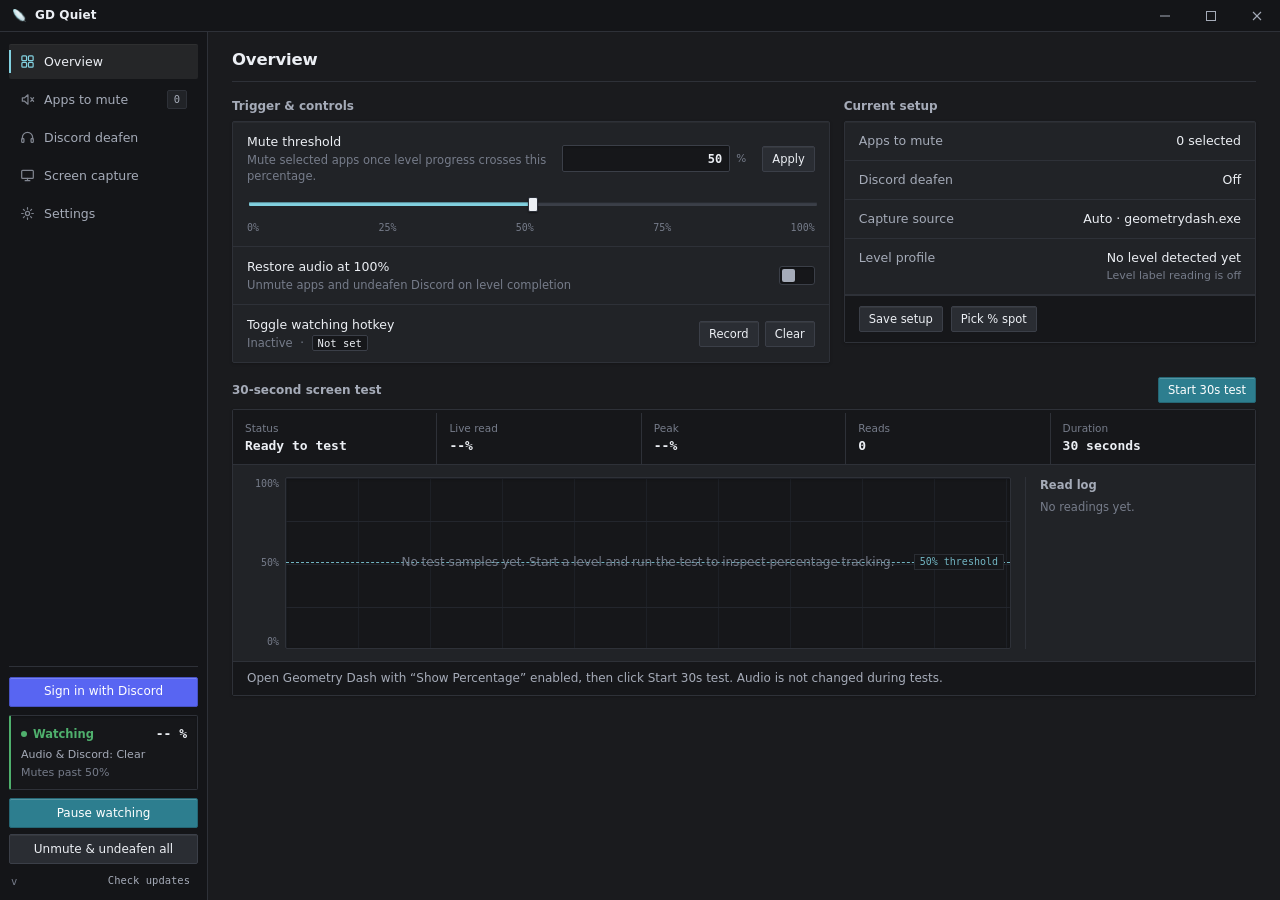
==== commit 0b744abc: "feat: Discord sign-in, Eclipse level label profiles (beta) with Levels tab, stuck-mute fix (v4.5.0) " ====
--- a/app/ui/index.html
+++ b/app/ui/index.html
@@ -45,6 +45,11 @@
         <svg viewBox="0 0 16 16" fill="none" stroke="currentColor" stroke-width="1.3" stroke-linecap="round"><rect x="1.8" y="2.5" width="12.4" height="8.5" rx="1"/><path d="M5.5 13.5h5M8 11v2.5"/></svg>
         <span>Screen capture</span>
       </button>
+      <button type="button" data-page="levels" id="nav-levels" hidden>
+        <svg viewBox="0 0 16 16" fill="none" stroke="currentColor" stroke-width="1.3" stroke-linecap="round" stroke-linejoin="round"><path d="M3.5 14V2.5"/><path d="M3.5 3h8.5l-1.8 2.8L12 8.5H3.5"/></svg>
+        <span>Levels</span>
+        <span class="beta-tag">Beta</span>
+      </button>
       <button type="button" data-page="settings">
         <svg viewBox="0 0 16 16" fill="none" stroke="currentColor" stroke-width="1.3" stroke-linecap="round"><circle cx="8" cy="8" r="2.2"/><path d="M8 1.8v1.6M8 12.6v1.6M1.8 8h1.6M12.6 8h1.6M3.6 3.6l1.1 1.1M11.3 11.3l1.1 1.1M12.4 3.6l-1.1 1.1M4.7 11.3l-1.1 1.1"/></svg>
         <span>Settings</span>
@@ -52,6 +57,18 @@
     </nav>
 
     <div class="sidebar-bottom">
+      <div class="account" id="account">
+        <div class="acct-in" id="acct-in" hidden>
+          <span class="acct-avatar" id="acct-avatar-wrap"><img id="acct-avatar" alt="" /><span id="acct-initial"></span></span>
+          <div class="acct-name"><b id="acct-name"></b><span id="acct-handle"></span></div>
+          <button type="button" class="acct-signout" id="acct-signout-btn">Sign out</button>
+        </div>
+        <button type="button" class="btn discord block" id="acct-signin-btn">
+          <span id="acct-signin-txt">Sign in with Discord</span>
+        </button>
+        <div class="acct-msg" id="acct-msg" hidden></div>
+      </div>
+
       <div class="status-box">
         <div class="status-top">
           <span class="watcher-head" id="watcher-head"><span class="dot"></span><span id="watcher-state-txt">Watching</span></span>
@@ -97,19 +114,6 @@
         </div>
       </div>
 
-      <div class="banner level" id="level-banner">
-        <span id="level-banner-txt"></span>
-        <div class="banner-actions">
-          <button type="button" class="btn primary sm" id="level-yes">Yes</button>
-          <button type="button" class="btn ghost sm" id="level-correct">Correct</button>
-          <button type="button" class="btn ghost sm" id="level-later">Later</button>
-        </div>
-        <div class="level-corr" id="level-corr-row">
-          <input id="level-corr-input" type="text" placeholder="Enter exact level name" />
-          <button type="button" class="btn primary sm" id="level-corr-save">Save correction</button>
-        </div>
-      </div>
-
       <!-- ==================== OVERVIEW ==================== -->
       <section class="view on" id="view-overview">
         <div class="page-head">
@@ -173,8 +177,8 @@
               <div class="kv static">
                 <span>Level profile</span>
                 <div class="kv-right">
-                  <b id="ov-level-profile">No confirmed level profile</b>
-                  <span class="kv-sub" id="ov-level-status">Level detection beta is off</span>
+                  <b id="ov-level-profile">No level detected yet</b>
+                  <span class="kv-sub" id="ov-level-status">Level label reading is off</span>
                 </div>
               </div>
               <div class="panel-foot">
@@ -464,6 +468,67 @@
         </div>
       </section>
 
+      <!-- ==================== LEVELS (beta) ==================== -->
+      <section class="view" id="view-levels">
+        <div class="page-head">
+          <h1>Levels <span class="beta-tag">Beta</span></h1>
+          <span class="saved"><span class="saved-txt">Saved</span></span>
+        </div>
+
+        <div class="cols-cap">
+          <div class="stack">
+            <div class="panel-group">
+              <div class="panel-title">Your levels</div>
+              <div class="panel pad">
+                <p class="cap-note">Each level keeps its own threshold, apps and capture region. When GD Quiet reads a level's name it loads these settings. Switch a level off to keep its name but stop it changing your settings.</p>
+                <form class="lvl-add" id="lvl-add-form" autocomplete="off">
+                  <input class="inp lvl-add-name" id="lvl-add-name" type="text" maxlength="80" placeholder="Level name, e.g. clubstep startpos" aria-label="Level name" />
+                  <div class="val lvl-add-pct"><input class="inp" id="lvl-add-threshold" type="text" inputmode="decimal" placeholder="50" aria-label="Threshold percent" /><span class="unit">%</span></div>
+                  <button type="submit" class="btn primary sm">Add level</button>
+                </form>
+                <div class="lvl-list" id="lvl-list"></div>
+                <div class="lvl-empty" id="lvl-empty">No levels yet. Add one above, or play a level with the Eclipse label showing and it'll appear here.</div>
+              </div>
+            </div>
+          </div>
+
+          <div class="stack">
+            <div class="panel-group">
+              <div class="panel-title">Set up the Eclipse label</div>
+              <div class="panel pad">
+                <ol class="steps">
+                  <li>Install the <b>Eclipse</b> mod menu with <b>Geode</b>.</li>
+                  <li>In Geometry Dash, press <kbd>Tab</kbd> to open Eclipse.</li>
+                  <li>Open <b>Labels</b> and choose <b>Add new label</b>.</li>
+                  <li>Type <code>{levelName}</code> as the label text.</li>
+                  <li>Play a level. The name appears on the left side of the screen and GD Quiet picks it up.</li>
+                </ol>
+                <div class="foot-note">Keep the label on the left side with Eclipse's other labels. Watching must be on for levels to be read.</div>
+              </div>
+            </div>
+
+            <div class="panel-group">
+              <div class="panel-title">Label box</div>
+              <div class="panel pad">
+                <p class="cap-note">By default GD Quiet reads the left 30% of the game window. Drawing a box tightly around the level-name label is the most reliable.</p>
+                <div class="custom">
+                  <button type="button" class="btn primary sm" id="lvl-drag-btn">Drag box on screen</button>
+                  <button type="button" class="btn ghost sm" id="lvl-delay-btn">Pick with 3s delay</button>
+                  <button type="button" class="btn ghost sm" id="lvl-reset-btn">Use left 30%</button>
+                </div>
+                <div class="current">
+                  <span>Label box:</span> <strong id="lvl-region-desc">Default · left 30% of the game window</strong>
+                </div>
+                <div class="lvl-detected">
+                  <span>Detected level:</span> <strong id="lvl-active">None yet</strong>
+                </div>
+                <div class="ocr lvl-raw" id="lvl-raw">Raw OCR: (waiting)</div>
+              </div>
+            </div>
+          </div>
+        </div>
+      </section>
+
       <!-- ==================== SETTINGS ==================== -->
       <section class="view" id="view-settings">
         <div class="page-head">
@@ -505,8 +570,8 @@
               <div class="togrow"><span>Enable Discord auto-deafen</span><button type="button" class="toggle" data-bool-key="auto_deafen" aria-label="Enable Discord auto-deafen"></button></div>
               <div class="setrow"><span class="l">Discord hotkey toggle cooldown</span><div class="val"><input class="inp" data-num-key="discord_cooldown_ms" /><span class="unit">ms</span></div><button type="button" class="apply" data-apply-key="discord_cooldown_ms">Apply</button></div>
               <div class="togrow">
-                <div><span>Detect level names (beta)</span><span class="sub-desc">Reads pause-screen level titles locally for per-level profiles.</span></div>
-                <button type="button" class="toggle" data-bool-key="level_detection_beta" aria-label="Detect level names"></button>
+                <div><span>Per-level profiles from Eclipse label <span class="beta-tag">Beta</span></span><span class="sub-desc">Reads the Eclipse {levelName} label to load each level's settings. Adds a Levels tab to the sidebar.</span></div>
+                <button type="button" class="toggle" data-bool-key="level_label_enabled" aria-label="Read level name from Eclipse label"></button>
               </div>
             </div>
           </div>
--- a/app/ui/styles.css
+++ b/app/ui/styles.css
@@ -118,9 +118,6 @@
 .banner.level{background:#2a2419;border:1px solid #574828;color:var(--ink);flex-wrap:wrap}
 .banner-actions{display:flex;align-items:center;gap:6px;flex:none}
 .patch-notes{display:none;width:100%;margin-top:4px;padding:7px 10px;border-radius:2px;background:rgba(0,0,0,.2);border:1px solid rgba(255,255,255,.06);font-size:11.5px;line-height:1.55;color:var(--muted);white-space:pre-wrap;max-height:140px;overflow-y:auto}
-.level-corr{display:none;width:100%;gap:6px;margin-top:6px}
-.level-corr.show{display:flex}
-.level-corr input{flex:1;height:28px;border-radius:2px;background:var(--sunken);border:1px solid var(--line2);padding:0 9px;font-size:12px}
 
 /* ---------- grouped panels ---------- */
 .panel-group{display:flex;flex-direction:column;gap:6px}
@@ -333,3 +330,49 @@
   .seen{border-left:0;border-top:1px solid var(--line);padding:10px 0 0}
   .stats{grid-template-columns:repeat(3,1fr)}
 }
+
+/* ---------- account (Discord sign-in) ---------- */
+[hidden]{display:none!important}
+.account{display:flex;flex-direction:column;gap:6px}
+.btn.discord{background:#5865f2;border-color:#4752c4;box-shadow:inset 0 1px 0 rgba(255,255,255,.18);color:#fff}
+.btn.discord:hover{background:#6b76f5}
+.btn.discord.waiting{background:var(--control);border-color:var(--line2);color:var(--muted)}
+.btn.discord:disabled{background:var(--control);border-color:var(--line);color:var(--faint);box-shadow:none;cursor:default}
+.acct-in{display:flex;align-items:center;gap:8px;padding:7px 8px;background:var(--sunken);border:1px solid var(--line);border-radius:2px}
+.acct-avatar{position:relative;flex:none;width:28px;height:28px;border-radius:50%;overflow:hidden;background:#5865f2;display:grid;place-items:center;font-size:12px;font-weight:600;color:#fff}
+.acct-avatar img{position:absolute;inset:0;width:100%;height:100%;object-fit:cover}
+.acct-name{min-width:0;flex:1;display:flex;flex-direction:column;line-height:1.25}
+.acct-name b{font-size:12px;font-weight:600;color:var(--ink);white-space:nowrap;overflow:hidden;text-overflow:ellipsis}
+.acct-name span{font-size:10.5px;color:var(--faint);white-space:nowrap;overflow:hidden;text-overflow:ellipsis}
+.acct-signout{flex:none;font-size:11px;color:var(--muted);padding:2px 0}
+.acct-signout:hover{color:var(--ink);text-decoration:underline}
+.acct-msg{font-size:11px;color:var(--muted);line-height:1.35;padding:0 2px}
+
+/* ---------- Eclipse level label panel ---------- */
+.lvl-detected{margin-top:8px;font-size:12px;color:var(--muted)}
+.lvl-detected strong{color:var(--accent-ink);font-weight:600}
+.lvl-raw{margin-top:6px;white-space:nowrap;overflow:hidden;text-overflow:ellipsis}
+
+/* ---------- Levels tab (beta) ---------- */
+.beta-tag{display:inline-block;margin-left:6px;padding:0 5px;border-radius:2px;font-size:9.5px;font-weight:600;letter-spacing:.04em;text-transform:uppercase;line-height:15px;color:var(--amber);background:rgba(217,164,65,.12);border:1px solid rgba(217,164,65,.35);vertical-align:middle}
+nav button .beta-tag{margin-left:auto}
+h1 .beta-tag{font-size:10px;letter-spacing:.04em}
+.lvl-add{display:flex;gap:6px;align-items:center;flex-wrap:wrap;margin-bottom:10px}
+.lvl-add .lvl-add-name{flex:1 1 200px;text-align:left;min-width:0}
+.lvl-add .lvl-add-pct{flex:none;width:74px}
+.lvl-list{display:flex;flex-direction:column}
+.lvl-row{display:flex;align-items:center;gap:10px;padding:8px 0;border-top:1px solid var(--line)}
+.lvl-row.active .lvl-main b{color:var(--accent-ink)}
+.lvl-row.off .lvl-main{opacity:.55}
+.lvl-main{flex:1;min-width:0;display:flex;flex-direction:column;line-height:1.3}
+.lvl-main b{font-size:12.5px;font-weight:600;white-space:nowrap;overflow:hidden;text-overflow:ellipsis}
+.lvl-main span{font-size:11px;color:var(--faint)}
+.lvl-main em{font-style:normal;color:var(--green)}
+.lvl-pct{flex:none;width:74px}
+.lvl-del{flex:none;font-size:11px;color:var(--faint);padding:2px 4px;min-width:52px;text-align:right}
+.lvl-del:hover{color:var(--red)}
+.lvl-del.armed{color:var(--red);font-weight:600}
+.lvl-empty{font-size:12px;color:var(--faint);padding:10px 0 2px;border-top:1px solid var(--line);line-height:1.45}
+.steps{margin:0;padding-left:20px;font-size:12px;color:var(--muted);line-height:1.5;display:flex;flex-direction:column;gap:4px}
+.steps b{color:var(--ink);font-weight:600}
+.steps code{font-family:var(--mono);font-size:11.5px;color:var(--accent-ink);background:var(--sunken);border:1px solid var(--line2);border-radius:2px;padding:0 4px}
